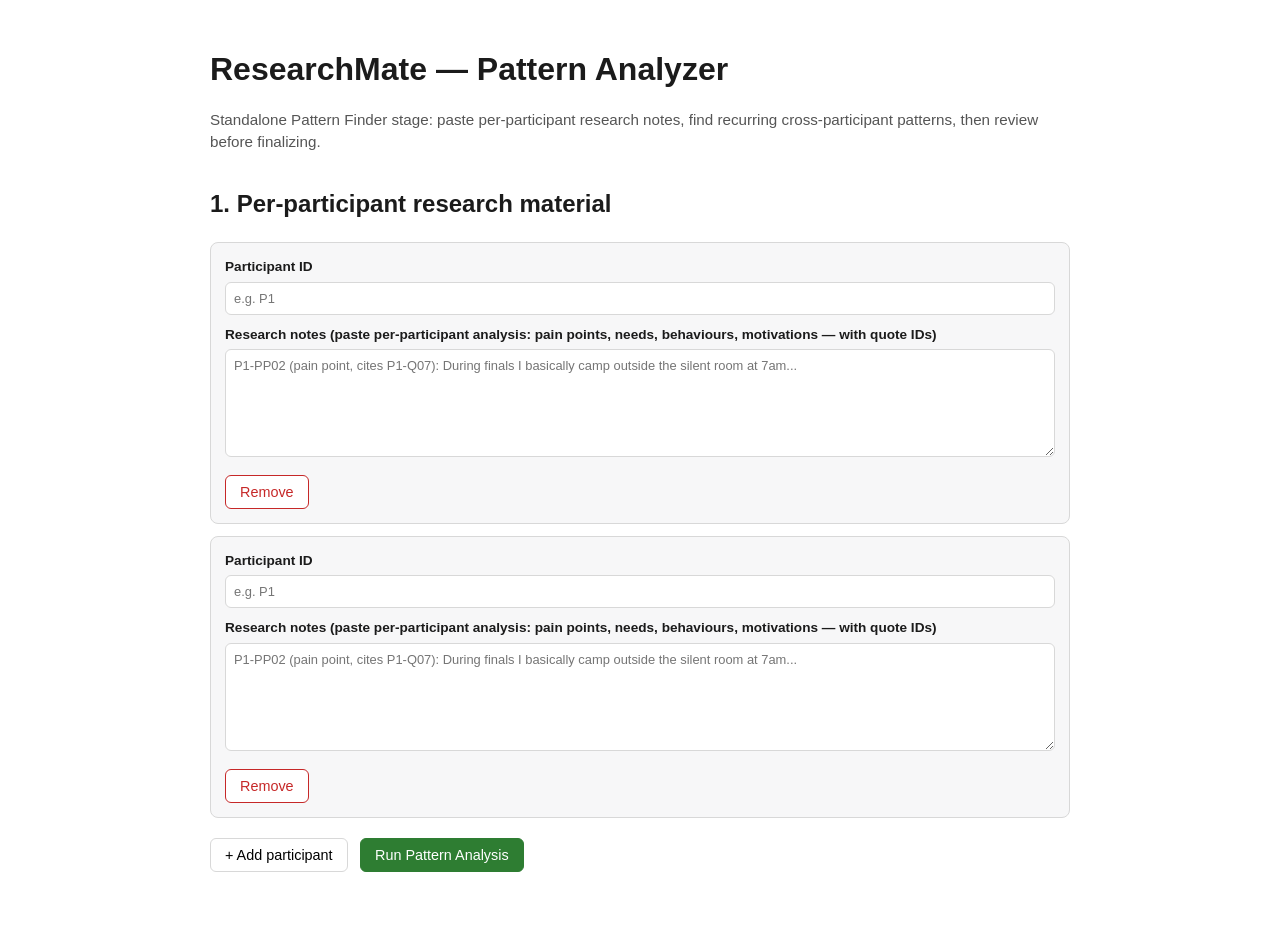
==== webapp/frontend/index.html @ c2d76bb7 "commit2log" ====
<!DOCTYPE html>
<html lang="en">
<head>
<meta charset="UTF-8" />
<meta name="viewport" content="width=device-width, initial-scale=1.0" />
<title>ResearchMate — Pattern Analyzer</title>
<link rel="stylesheet" href="style.css" />
</head>
<body>
  <header>
    <h1>ResearchMate — Pattern Analyzer</h1>
    <p class="subtitle">Standalone Pattern Finder stage: paste per-participant research notes, find recurring cross-participant patterns, then review before finalizing.</p>
  </header>

  <main>
    <section id="input-section">
      <h2>1. Per-participant research material</h2>
      <div id="participants"></div>
      <button id="add-participant" type="button">+ Add participant</button>
      <button id="run-analysis" type="button" class="primary">Run Pattern Analysis</button>
      <p id="input-error" class="error" hidden></p>
    </section>

    <section id="results-section" hidden>
      <h2>2. Candidate patterns — review before they count</h2>
      <p class="hint">Approve, edit, or reject each item. Nothing here is final until you finalize below.</p>

      <div id="patterns-list"></div>

      <h3>Single-participant findings</h3>
      <p class="hint">Held by only one participant — not a cross-participant pattern.</p>
      <div id="findings-list"></div>

      <div id="flags-box" hidden>
        <h3>Flags</h3>
        <ul id="flags-list"></ul>
      </div>

      <p class="hint">Only items marked <strong>Approve</strong> are included below — if you edited an item's label, click Approve afterward to carry the edit forward.</p>
      <button id="finalize" type="button" class="primary">Finalize approved output</button>
    </section>

    <section id="report-section" hidden>
      <h2>3. Final report</h2>
      <pre id="report-output"></pre>
      <button id="download-report" type="button">Download as .md</button>
    </section>
  </main>

  <template id="participant-template">
    <div class="participant-block">
      <label>
        Participant ID
        <input type="text" class="participant-id" placeholder="e.g. P1" />
      </label>
      <label>
        Research notes (paste per-participant analysis: pain points, needs, behaviours, motivations — with quote IDs)
        <textarea class="participant-notes" rows="6" placeholder="P1-PP02 (pain point, cites P1-Q07): During finals I basically camp outside the silent room at 7am..."></textarea>
      </label>
      <button type="button" class="remove-participant">Remove</button>
    </div>
  </template>

  <script src="app.js"></script>
</body>
</html>
---- webapp/frontend/style.css ----
:root {
  --border: #d8d8d8;
  --bg-soft: #f7f7f8;
  --accent: #2e7d32;
  --warn: #c62828;
  --text-dim: #555;
}

* { box-sizing: border-box; }

body {
  font-family: -apple-system, Segoe UI, Roboto, Arial, sans-serif;
  max-width: 900px;
  margin: 0 auto;
  padding: 24px 20px 80px;
  color: #1b1b1b;
  line-height: 1.5;
}

header h1 { margin-bottom: 4px; }
.subtitle, .hint { color: var(--text-dim); font-size: 0.95em; }

section { margin-top: 32px; }

.participant-block {
  border: 1px solid var(--border);
  border-radius: 8px;
  padding: 14px;
  margin-bottom: 12px;
  background: var(--bg-soft);
}

.participant-block label {
  display: block;
  font-size: 0.85em;
  font-weight: 600;
  margin-bottom: 10px;
}

.participant-id, .participant-notes {
  display: block;
  width: 100%;
  margin-top: 4px;
  font-family: inherit;
  font-size: 0.95em;
  padding: 8px;
  border: 1px solid var(--border);
  border-radius: 6px;
}

button {
  padding: 8px 14px;
  border-radius: 6px;
  border: 1px solid var(--border);
  background: white;
  cursor: pointer;
  font-size: 0.9em;
  margin-right: 8px;
  margin-top: 8px;
}

button.primary {
  background: var(--accent);
  color: white;
  border-color: var(--accent);
}

button.remove-participant { border-color: var(--warn); color: var(--warn); }

.error { color: var(--warn); font-weight: 600; }

.card {
  border: 1px solid var(--border);
  border-radius: 8px;
  padding: 16px;
  margin-bottom: 14px;
}

.card h4 { margin: 0 0 6px; }
.card .meta { font-size: 0.85em; color: var(--text-dim); margin-bottom: 8px; }
.card .evidence-item { font-size: 0.9em; margin: 2px 0 2px 12px; }
.card .interpretation { font-style: italic; margin-top: 8px; }
.card .contradiction { color: var(--warn); font-size: 0.9em; }

.decision-row { margin-top: 10px; }
.decision-row button.active { outline: 2px solid #1b1b1b; }

.card.decision-approve { border-color: var(--accent); }
.card.decision-reject { opacity: 0.5; }

textarea.edit-field {
  width: 100%;
  margin-top: 8px;
  font-family: inherit;
  padding: 6px;
  border: 1px solid var(--border);
  border-radius: 6px;
}

#report-output {
  white-space: pre-wrap;
  background: var(--bg-soft);
  border: 1px solid var(--border);
  border-radius: 8px;
  padding: 16px;
}
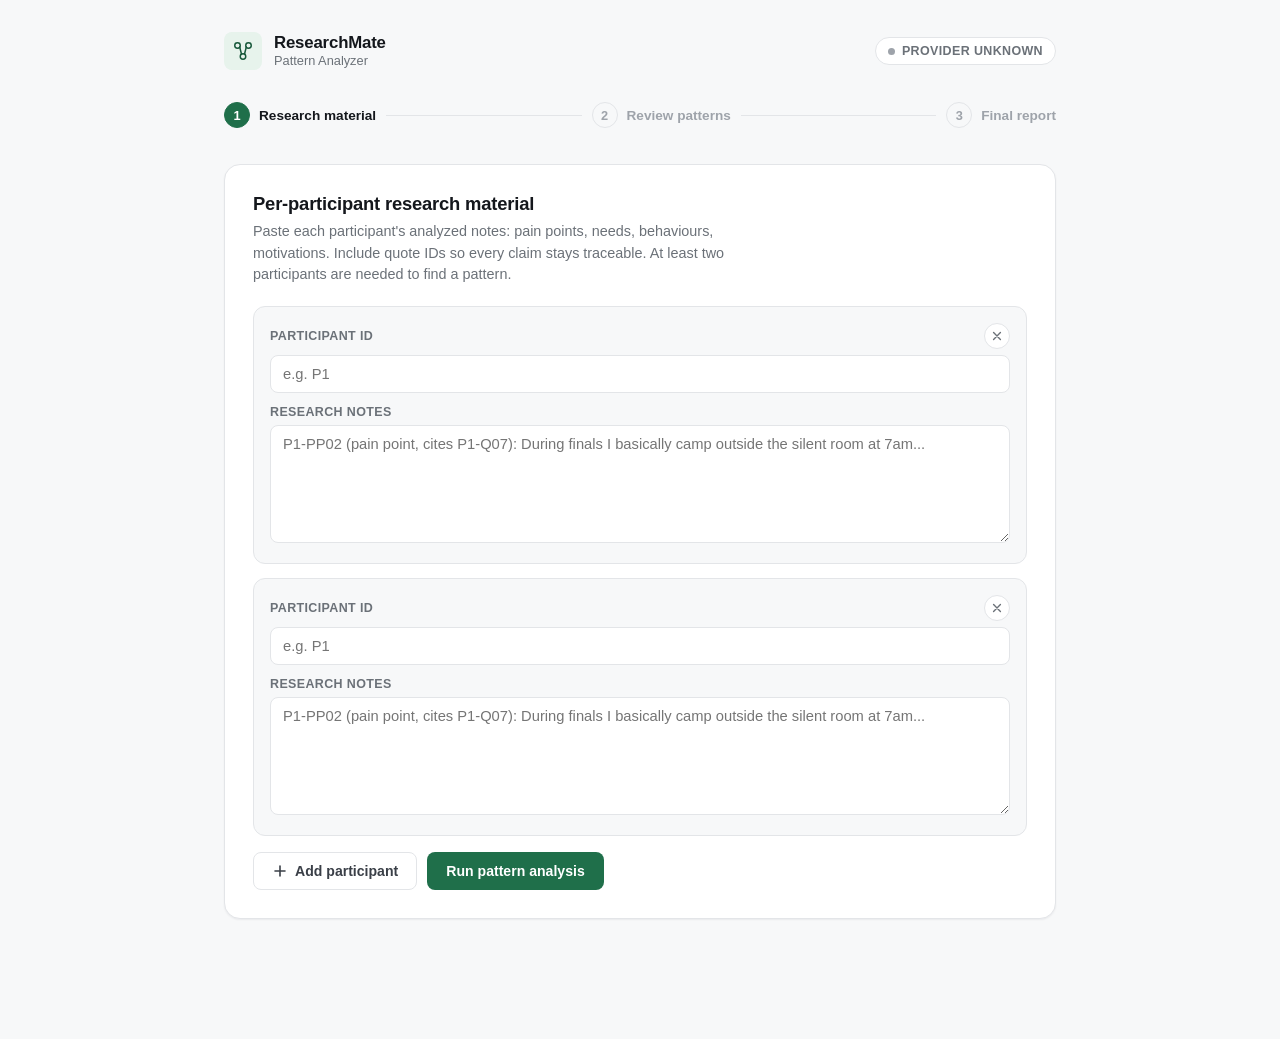
==== commit 054b4d0b: "Redesign webapp UI, add provider indicator, strip em dashes Rebuilds the frontend with a proper desi" ====
--- a/webapp/frontend/index.html
+++ b/webapp/frontend/index.html
@@ -3,61 +3,123 @@
 <head>
 <meta charset="UTF-8" />
 <meta name="viewport" content="width=device-width, initial-scale=1.0" />
-<title>ResearchMate — Pattern Analyzer</title>
+<title>ResearchMate: Pattern Analyzer</title>
+<link rel="preconnect" href="https://fonts.googleapis.com" />
 <link rel="stylesheet" href="style.css" />
 </head>
 <body>
-  <header>
-    <h1>ResearchMate — Pattern Analyzer</h1>
-    <p class="subtitle">Standalone Pattern Finder stage: paste per-participant research notes, find recurring cross-participant patterns, then review before finalizing.</p>
-  </header>
+  <div class="app-shell">
 
-  <main>
-    <section id="input-section">
-      <h2>1. Per-participant research material</h2>
-      <div id="participants"></div>
-      <button id="add-participant" type="button">+ Add participant</button>
-      <button id="run-analysis" type="button" class="primary">Run Pattern Analysis</button>
-      <p id="input-error" class="error" hidden></p>
-    </section>
+    <header class="app-header">
+      <div class="brand">
+        <span class="brand-mark" aria-hidden="true">
+          <svg width="22" height="22" viewBox="0 0 24 24" fill="none">
+            <circle cx="6" cy="6" r="3" stroke="currentColor" stroke-width="1.6"/>
+            <circle cx="18" cy="6" r="3" stroke="currentColor" stroke-width="1.6"/>
+            <circle cx="12" cy="18" r="3" stroke="currentColor" stroke-width="1.6"/>
+            <path d="M8.4 7.6L10.4 15.6M15.6 7.6L13.6 15.6" stroke="currentColor" stroke-width="1.6" stroke-linecap="round"/>
+          </svg>
+        </span>
+        <div class="brand-text">
+          <span class="brand-name">ResearchMate</span>
+          <span class="brand-tagline">Pattern Analyzer</span>
+        </div>
+      </div>
+      <div class="provider-pill" id="provider-pill" title="Configured in .env">
+        <span class="dot"></span>
+        <span id="provider-label">Checking provider...</span>
+      </div>
+    </header>
 
-    <section id="results-section" hidden>
-      <h2>2. Candidate patterns — review before they count</h2>
-      <p class="hint">Approve, edit, or reject each item. Nothing here is final until you finalize below.</p>
+    <nav class="stepper" aria-label="Pipeline progress">
+      <div class="step is-active" data-step="1">
+        <span class="step-index">1</span>
+        <span class="step-label">Research material</span>
+      </div>
+      <div class="step-line"></div>
+      <div class="step" data-step="2">
+        <span class="step-index">2</span>
+        <span class="step-label">Review patterns</span>
+      </div>
+      <div class="step-line"></div>
+      <div class="step" data-step="3">
+        <span class="step-index">3</span>
+        <span class="step-label">Final report</span>
+      </div>
+    </nav>
 
-      <div id="patterns-list"></div>
+    <main>
+      <section id="input-section" class="panel">
+        <div class="panel-head">
+          <h2>Per-participant research material</h2>
+          <p class="panel-sub">Paste each participant's analyzed notes: pain points, needs, behaviours, motivations. Include quote IDs so every claim stays traceable. At least two participants are needed to find a pattern.</p>
+        </div>
 
-      <h3>Single-participant findings</h3>
-      <p class="hint">Held by only one participant — not a cross-participant pattern.</p>
-      <div id="findings-list"></div>
+        <div id="participants" class="participant-grid"></div>
 
-      <div id="flags-box" hidden>
-        <h3>Flags</h3>
-        <ul id="flags-list"></ul>
-      </div>
+        <div class="panel-actions">
+          <button id="add-participant" type="button" class="btn btn-ghost">
+            <svg width="16" height="16" viewBox="0 0 16 16" fill="none"><path d="M8 3v10M3 8h10" stroke="currentColor" stroke-width="1.6" stroke-linecap="round"/></svg>
+            Add participant
+          </button>
+          <button id="run-analysis" type="button" class="btn btn-primary">
+            <span class="btn-label">Run pattern analysis</span>
+            <span class="spinner" hidden></span>
+          </button>
+        </div>
 
-      <p class="hint">Only items marked <strong>Approve</strong> are included below — if you edited an item's label, click Approve afterward to carry the edit forward.</p>
-      <button id="finalize" type="button" class="primary">Finalize approved output</button>
-    </section>
+        <p id="input-error" class="error-banner" hidden></p>
+      </section>
 
-    <section id="report-section" hidden>
-      <h2>3. Final report</h2>
-      <pre id="report-output"></pre>
-      <button id="download-report" type="button">Download as .md</button>
-    </section>
-  </main>
+      <section id="results-section" class="panel" hidden>
+        <div class="panel-head">
+          <h2>Candidate patterns</h2>
+          <p class="panel-sub">Nothing here is final. Approve, edit, or reject each item before it moves forward.</p>
+        </div>
+
+        <div id="patterns-list" class="card-stack"></div>
+
+        <div class="subsection-head">
+          <h3>Single-participant findings</h3>
+          <p class="panel-sub">Held by only one participant, so not counted as a cross-participant pattern.</p>
+        </div>
+        <div id="findings-list" class="card-stack"></div>
+
+        <div id="flags-box" class="flags-box" hidden>
+          <h3>Flags</h3>
+          <ul id="flags-list"></ul>
+        </div>
+
+        <div class="finalize-bar">
+          <p class="panel-sub">Only items marked <strong>Approve</strong> are included in the report. If you edited a label, click Approve afterward to carry the edit forward.</p>
+          <button id="finalize" type="button" class="btn btn-primary">Finalize approved output</button>
+        </div>
+      </section>
+
+      <section id="report-section" class="panel" hidden>
+        <div class="panel-head">
+          <h2>Final report</h2>
+          <p class="panel-sub">A single, evidence-linked record of everything you approved.</p>
+        </div>
+        <pre id="report-output" class="report-output"></pre>
+        <div class="panel-actions">
+          <button id="download-report" type="button" class="btn btn-secondary">Download as .md</button>
+        </div>
+      </section>
+    </main>
+  </div>
 
   <template id="participant-template">
-    <div class="participant-block">
-      <label>
-        Participant ID
-        <input type="text" class="participant-id" placeholder="e.g. P1" />
-      </label>
-      <label>
-        Research notes (paste per-participant analysis: pain points, needs, behaviours, motivations — with quote IDs)
-        <textarea class="participant-notes" rows="6" placeholder="P1-PP02 (pain point, cites P1-Q07): During finals I basically camp outside the silent room at 7am..."></textarea>
-      </label>
-      <button type="button" class="remove-participant">Remove</button>
+    <div class="participant-card">
+      <div class="participant-card-head">
+        <label class="field-label" for="">Participant ID</label>
+        <button type="button" class="remove-participant" aria-label="Remove participant">
+          <svg width="14" height="14" viewBox="0 0 14 14" fill="none"><path d="M3 3l8 8M11 3l-8 8" stroke="currentColor" stroke-width="1.6" stroke-linecap="round"/></svg>
+        </button>
+      </div>
+      <input type="text" class="participant-id" placeholder="e.g. P1" />
+      <label class="field-label">Research notes</label>
+      <textarea class="participant-notes" rows="6" placeholder="P1-PP02 (pain point, cites P1-Q07): During finals I basically camp outside the silent room at 7am..."></textarea>
     </div>
   </template>
 
--- a/webapp/frontend/style.css
+++ b/webapp/frontend/style.css
@@ -1,106 +1,515 @@
 :root {
-  --border: #d8d8d8;
-  --bg-soft: #f7f7f8;
-  --accent: #2e7d32;
-  --warn: #c62828;
-  --text-dim: #555;
+  --ink-900: #14171c;
+  --ink-700: #3a3f47;
+  --ink-500: #6b7178;
+  --ink-300: #9ea3aa;
+  --line: #e3e5e8;
+  --line-soft: #edeef0;
+  --surface: #ffffff;
+  --surface-sunken: #f7f8f9;
+  --accent: #1f6f4a;
+  --accent-strong: #17583a;
+  --accent-soft: #e7f3ec;
+  --warn: #b3491f;
+  --warn-soft: #fbebe3;
+  --danger: #b3261e;
+  --danger-soft: #fbe9e7;
+  --radius-sm: 8px;
+  --radius-md: 12px;
+  --radius-lg: 16px;
+  --shadow-sm: 0 1px 2px rgba(20, 23, 28, 0.06);
+  --shadow-md: 0 4px 16px rgba(20, 23, 28, 0.08);
+  --font: -apple-system, BlinkMacSystemFont, "Segoe UI", Inter, Roboto, Helvetica, Arial, sans-serif;
 }
 
 * { box-sizing: border-box; }
 
 body {
-  font-family: -apple-system, Segoe UI, Roboto, Arial, sans-serif;
-  max-width: 900px;
+  margin: 0;
+  font-family: var(--font);
+  background: var(--surface-sunken);
+  color: var(--ink-900);
+  -webkit-font-smoothing: antialiased;
+}
+
+.app-shell {
+  max-width: 880px;
   margin: 0 auto;
-  padding: 24px 20px 80px;
-  color: #1b1b1b;
-  line-height: 1.5;
-}
-
-header h1 { margin-bottom: 4px; }
-.subtitle, .hint { color: var(--text-dim); font-size: 0.95em; }
-
-section { margin-top: 32px; }
-
-.participant-block {
-  border: 1px solid var(--border);
-  border-radius: 8px;
-  padding: 14px;
-  margin-bottom: 12px;
-  background: var(--bg-soft);
-}
-
-.participant-block label {
-  display: block;
-  font-size: 0.85em;
+  padding: 32px 24px 96px;
+}
+
+/* Header */
+
+.app-header {
+  display: flex;
+  align-items: center;
+  justify-content: space-between;
+  margin-bottom: 28px;
+}
+
+.brand {
+  display: flex;
+  align-items: center;
+  gap: 12px;
+}
+
+.brand-mark {
+  display: flex;
+  align-items: center;
+  justify-content: center;
+  width: 38px;
+  height: 38px;
+  border-radius: var(--radius-sm);
+  background: var(--accent-soft);
+  color: var(--accent-strong);
+  flex-shrink: 0;
+}
+
+.brand-text {
+  display: flex;
+  flex-direction: column;
+  line-height: 1.2;
+}
+
+.brand-name {
+  font-size: 1.05rem;
+  font-weight: 700;
+  letter-spacing: -0.01em;
+}
+
+.brand-tagline {
+  font-size: 0.8rem;
+  color: var(--ink-500);
+}
+
+.provider-pill {
+  display: flex;
+  align-items: center;
+  gap: 7px;
+  padding: 6px 12px;
+  border-radius: 999px;
+  background: var(--surface);
+  border: 1px solid var(--line);
+  font-size: 0.78rem;
+  color: var(--ink-500);
   font-weight: 600;
-  margin-bottom: 10px;
-}
-
-.participant-id, .participant-notes {
-  display: block;
-  width: 100%;
-  margin-top: 4px;
-  font-family: inherit;
-  font-size: 0.95em;
-  padding: 8px;
-  border: 1px solid var(--border);
-  border-radius: 6px;
-}
-
-button {
-  padding: 8px 14px;
-  border-radius: 6px;
-  border: 1px solid var(--border);
-  background: white;
-  cursor: pointer;
-  font-size: 0.9em;
-  margin-right: 8px;
-  margin-top: 8px;
-}
-
-button.primary {
+  text-transform: uppercase;
+  letter-spacing: 0.03em;
+}
+
+.provider-pill .dot {
+  width: 7px;
+  height: 7px;
+  border-radius: 50%;
+  background: var(--ink-300);
+}
+
+.provider-pill.is-live .dot { background: var(--accent); }
+.provider-pill.is-mock .dot { background: var(--warn); }
+
+/* Stepper */
+
+.stepper {
+  display: flex;
+  align-items: center;
+  margin-bottom: 32px;
+  padding: 4px 0;
+}
+
+.step {
+  display: flex;
+  align-items: center;
+  gap: 9px;
+  color: var(--ink-300);
+}
+
+.step-index {
+  display: flex;
+  align-items: center;
+  justify-content: center;
+  width: 26px;
+  height: 26px;
+  border-radius: 50%;
+  border: 1.5px solid var(--line);
+  font-size: 0.8rem;
+  font-weight: 700;
+  flex-shrink: 0;
+}
+
+.step-label {
+  font-size: 0.85rem;
+  font-weight: 600;
+  white-space: nowrap;
+}
+
+.step.is-active { color: var(--ink-900); }
+.step.is-active .step-index {
+  border-color: var(--accent);
   background: var(--accent);
   color: white;
+}
+
+.step.is-done { color: var(--ink-700); }
+.step.is-done .step-index {
   border-color: var(--accent);
-}
-
-button.remove-participant { border-color: var(--warn); color: var(--warn); }
-
-.error { color: var(--warn); font-weight: 600; }
+  color: var(--accent);
+}
+
+.step-line {
+  flex: 1;
+  height: 1px;
+  background: var(--line);
+  margin: 0 10px;
+}
+
+/* Panels */
+
+.panel {
+  background: var(--surface);
+  border: 1px solid var(--line);
+  border-radius: var(--radius-lg);
+  padding: 28px;
+  margin-bottom: 24px;
+  box-shadow: var(--shadow-sm);
+}
+
+.panel-head { margin-bottom: 20px; }
+
+.panel-head h2 {
+  margin: 0 0 6px;
+  font-size: 1.15rem;
+  font-weight: 700;
+  letter-spacing: -0.01em;
+}
+
+.panel-sub {
+  margin: 0;
+  color: var(--ink-500);
+  font-size: 0.9rem;
+  line-height: 1.5;
+  max-width: 62ch;
+}
+
+.subsection-head { margin: 28px 0 14px; }
+.subsection-head h3 { margin: 0 0 4px; font-size: 0.95rem; font-weight: 700; }
+
+/* Participant inputs */
+
+.participant-grid {
+  display: grid;
+  gap: 14px;
+  margin-bottom: 16px;
+}
+
+.participant-card {
+  border: 1px solid var(--line);
+  border-radius: var(--radius-md);
+  background: var(--surface-sunken);
+  padding: 16px;
+}
+
+.participant-card-head {
+  display: flex;
+  align-items: center;
+  justify-content: space-between;
+  margin-bottom: 6px;
+}
+
+.field-label {
+  display: block;
+  font-size: 0.78rem;
+  font-weight: 700;
+  color: var(--ink-500);
+  text-transform: uppercase;
+  letter-spacing: 0.03em;
+  margin: 12px 0 6px;
+}
+
+.participant-card-head .field-label { margin: 0; }
+
+.participant-id,
+.participant-notes {
+  width: 100%;
+  font-family: inherit;
+  font-size: 0.92rem;
+  padding: 10px 12px;
+  border: 1px solid var(--line);
+  border-radius: var(--radius-sm);
+  background: var(--surface);
+  color: var(--ink-900);
+  resize: vertical;
+  transition: border-color 0.15s ease, box-shadow 0.15s ease;
+}
+
+.participant-id:focus,
+.participant-notes:focus {
+  outline: none;
+  border-color: var(--accent);
+  box-shadow: 0 0 0 3px var(--accent-soft);
+}
+
+.remove-participant {
+  display: flex;
+  align-items: center;
+  justify-content: center;
+  width: 26px;
+  height: 26px;
+  border-radius: 50%;
+  border: 1px solid var(--line);
+  background: var(--surface);
+  color: var(--ink-500);
+  cursor: pointer;
+  transition: all 0.15s ease;
+}
+
+.remove-participant:hover {
+  border-color: var(--danger);
+  color: var(--danger);
+  background: var(--danger-soft);
+}
+
+/* Buttons */
+
+.panel-actions {
+  display: flex;
+  align-items: center;
+  gap: 10px;
+  flex-wrap: wrap;
+}
+
+.btn {
+  display: inline-flex;
+  align-items: center;
+  gap: 7px;
+  font-family: inherit;
+  font-size: 0.88rem;
+  font-weight: 600;
+  padding: 10px 18px;
+  border-radius: var(--radius-sm);
+  border: 1px solid transparent;
+  cursor: pointer;
+  transition: all 0.15s ease;
+}
+
+.btn:disabled { cursor: not-allowed; opacity: 0.6; }
+
+.btn-primary {
+  background: var(--accent);
+  color: white;
+}
+.btn-primary:hover:not(:disabled) { background: var(--accent-strong); }
+
+.btn-secondary {
+  background: var(--surface);
+  border-color: var(--line);
+  color: var(--ink-900);
+}
+.btn-secondary:hover { border-color: var(--ink-300); }
+
+.btn-ghost {
+  background: transparent;
+  border-color: var(--line);
+  color: var(--ink-700);
+}
+.btn-ghost:hover { background: var(--surface-sunken); }
+
+.spinner {
+  width: 14px;
+  height: 14px;
+  border-radius: 50%;
+  border: 2px solid rgba(255, 255, 255, 0.4);
+  border-top-color: white;
+  animation: spin 0.7s linear infinite;
+}
+
+@keyframes spin { to { transform: rotate(360deg); } }
+
+.error-banner {
+  margin: 14px 0 0;
+  padding: 10px 14px;
+  border-radius: var(--radius-sm);
+  background: var(--danger-soft);
+  color: var(--danger);
+  font-size: 0.85rem;
+  font-weight: 600;
+}
+
+/* Cards for patterns / findings */
+
+.card-stack {
+  display: grid;
+  gap: 12px;
+}
 
 .card {
-  border: 1px solid var(--border);
-  border-radius: 8px;
-  padding: 16px;
-  margin-bottom: 14px;
-}
-
-.card h4 { margin: 0 0 6px; }
-.card .meta { font-size: 0.85em; color: var(--text-dim); margin-bottom: 8px; }
-.card .evidence-item { font-size: 0.9em; margin: 2px 0 2px 12px; }
-.card .interpretation { font-style: italic; margin-top: 8px; }
-.card .contradiction { color: var(--warn); font-size: 0.9em; }
-
-.decision-row { margin-top: 10px; }
-.decision-row button.active { outline: 2px solid #1b1b1b; }
-
-.card.decision-approve { border-color: var(--accent); }
+  border: 1px solid var(--line);
+  border-radius: var(--radius-md);
+  padding: 18px;
+  transition: border-color 0.15s ease, background 0.15s ease, opacity 0.15s ease;
+}
+
+.card h4 {
+  margin: 0 0 8px;
+  font-size: 1rem;
+  font-weight: 700;
+}
+
+.card .meta {
+  display: flex;
+  flex-wrap: wrap;
+  gap: 6px;
+  margin-bottom: 10px;
+}
+
+.badge {
+  font-size: 0.72rem;
+  font-weight: 700;
+  padding: 3px 9px;
+  border-radius: 999px;
+  background: var(--surface-sunken);
+  color: var(--ink-700);
+  text-transform: uppercase;
+  letter-spacing: 0.02em;
+}
+
+.evidence-item {
+  font-size: 0.87rem;
+  color: var(--ink-700);
+  padding: 6px 0 6px 12px;
+  border-left: 2px solid var(--line);
+  margin: 4px 0;
+}
+
+.interpretation {
+  font-size: 0.85rem;
+  font-style: italic;
+  color: var(--ink-500);
+  margin-top: 10px;
+  padding-top: 10px;
+  border-top: 1px dashed var(--line);
+}
+
+.contradictions {
+  margin-top: 10px;
+  font-size: 0.85rem;
+}
+
+.contradictions strong {
+  display: block;
+  color: var(--warn);
+  font-size: 0.78rem;
+  text-transform: uppercase;
+  letter-spacing: 0.03em;
+  margin-bottom: 4px;
+}
+
+.contradiction {
+  color: var(--warn);
+  background: var(--warn-soft);
+  border-radius: var(--radius-sm);
+  padding: 6px 10px;
+  margin-top: 4px;
+}
+
+.decision-row {
+  display: flex;
+  gap: 8px;
+  margin-top: 14px;
+}
+
+.decision-row button {
+  font-family: inherit;
+  font-size: 0.8rem;
+  font-weight: 700;
+  padding: 6px 14px;
+  border-radius: 999px;
+  border: 1px solid var(--line);
+  background: var(--surface);
+  color: var(--ink-500);
+  cursor: pointer;
+  transition: all 0.15s ease;
+}
+
+.decision-row button:hover { border-color: var(--ink-300); }
+
+.decision-row button.active[data-decision="approve"] {
+  background: var(--accent);
+  border-color: var(--accent);
+  color: white;
+}
+.decision-row button.active[data-decision="edit"] {
+  background: #fff7e0;
+  border-color: #d8a300;
+  color: #8a6300;
+}
+.decision-row button.active[data-decision="reject"] {
+  background: var(--danger);
+  border-color: var(--danger);
+  color: white;
+}
+
+.card.decision-approve { border-color: var(--accent); background: var(--accent-soft); }
 .card.decision-reject { opacity: 0.5; }
-
-textarea.edit-field {
+.card.decision-edit { border-color: #d8a300; background: #fffaf0; }
+
+.edit-field {
   width: 100%;
-  margin-top: 8px;
+  margin-top: 10px;
   font-family: inherit;
-  padding: 6px;
-  border: 1px solid var(--border);
-  border-radius: 6px;
-}
-
-#report-output {
+  font-size: 0.92rem;
+  padding: 10px 12px;
+  border: 1px solid var(--line);
+  border-radius: var(--radius-sm);
+  resize: vertical;
+}
+
+.edit-field:focus {
+  outline: none;
+  border-color: var(--accent);
+  box-shadow: 0 0 0 3px var(--accent-soft);
+}
+
+/* Flags & finalize */
+
+.flags-box {
+  margin-top: 20px;
+  padding: 14px 16px;
+  border-radius: var(--radius-md);
+  background: var(--warn-soft);
+}
+
+.flags-box h3 {
+  margin: 0 0 6px;
+  font-size: 0.85rem;
+  color: var(--warn);
+}
+
+.flags-box ul { margin: 0; padding-left: 18px; font-size: 0.85rem; color: var(--ink-700); }
+
+.finalize-bar {
+  margin-top: 24px;
+  padding-top: 20px;
+  border-top: 1px solid var(--line-soft);
+}
+
+.finalize-bar .panel-sub { margin-bottom: 12px; }
+
+/* Report */
+
+.report-output {
   white-space: pre-wrap;
-  background: var(--bg-soft);
-  border: 1px solid var(--border);
-  border-radius: 8px;
-  padding: 16px;
-}
+  background: var(--surface-sunken);
+  border: 1px solid var(--line);
+  border-radius: var(--radius-md);
+  padding: 20px;
+  font-family: "SFMono-Regular", Consolas, Menlo, monospace;
+  font-size: 0.83rem;
+  line-height: 1.6;
+  color: var(--ink-900);
+}
+
+@media (max-width: 560px) {
+  .app-shell { padding: 20px 16px 72px; }
+  .step-label { display: none; }
+  .app-header { align-items: flex-start; }
+}
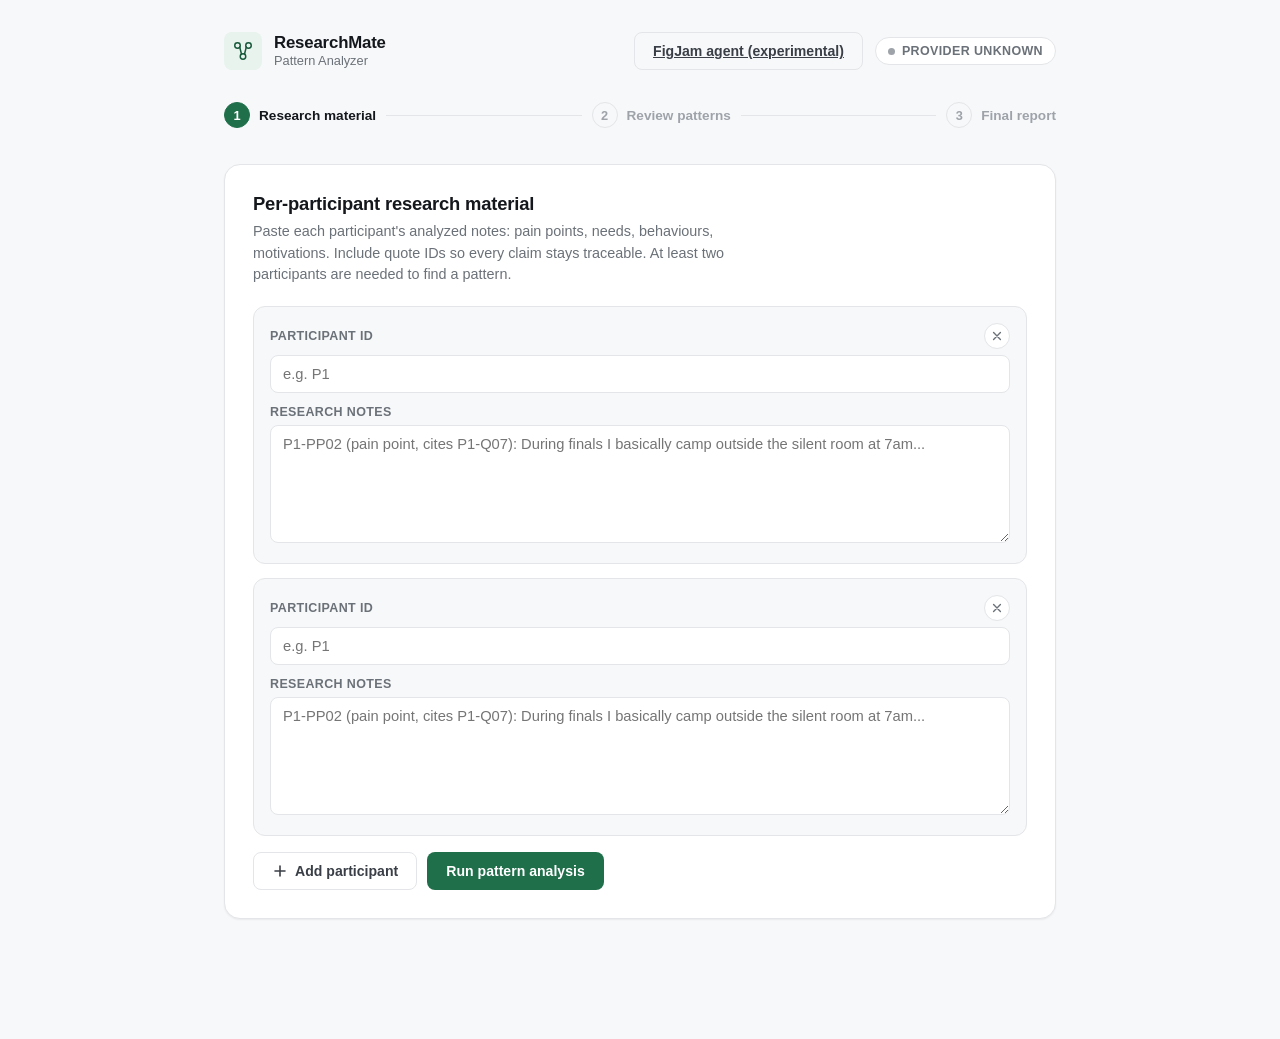
==== commit 75029084: "feat: add FigJam research agent integration Experimental branch: connects a FigJam board to a Gemini" ====
--- a/webapp/frontend/index.html
+++ b/webapp/frontend/index.html
@@ -25,9 +25,12 @@
           <span class="brand-tagline">Pattern Analyzer</span>
         </div>
       </div>
-      <div class="provider-pill" id="provider-pill" title="Configured in .env">
-        <span class="dot"></span>
-        <span id="provider-label">Checking provider...</span>
+      <div class="header-actions">
+        <a href="/figjam" class="btn btn-ghost">FigJam agent (experimental)</a>
+        <div class="provider-pill" id="provider-pill" title="Configured in .env">
+          <span class="dot"></span>
+          <span id="provider-label">Checking provider...</span>
+        </div>
       </div>
     </header>
 
--- a/webapp/frontend/style.css
+++ b/webapp/frontend/style.css
@@ -82,6 +82,12 @@
   color: var(--ink-500);
 }
 
+.header-actions {
+  display: flex;
+  align-items: center;
+  gap: 12px;
+}
+
 .provider-pill {
   display: flex;
   align-items: center;
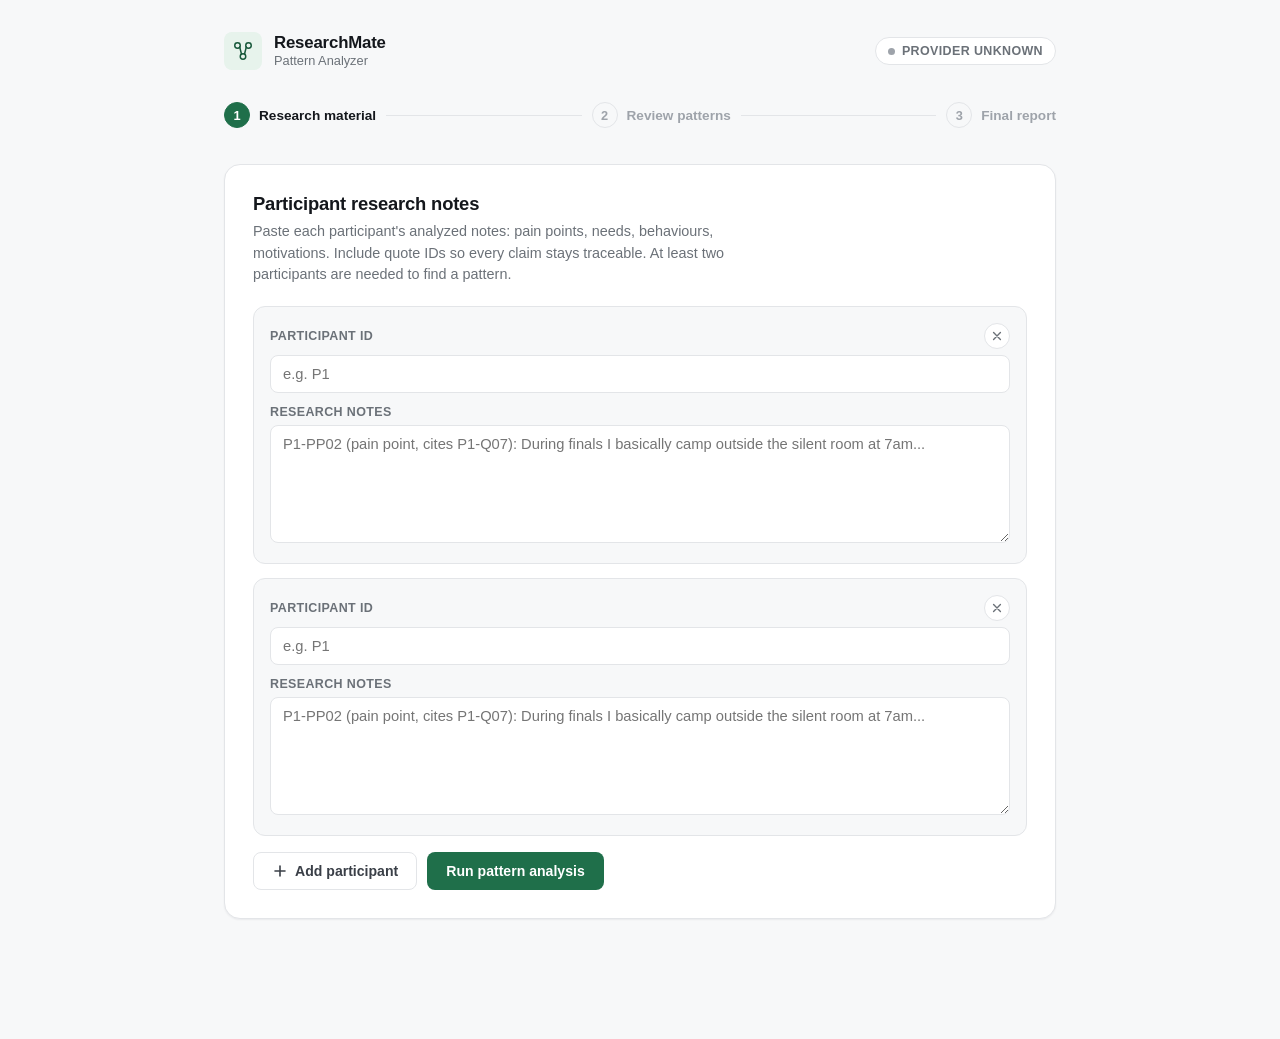
==== commit 18e1c80c: "Reword "per-participant" phrasing for cleaner product copy Changes the input panel heading to "Parti" ====
--- a/webapp/frontend/index.html
+++ b/webapp/frontend/index.html
@@ -25,12 +25,9 @@
           <span class="brand-tagline">Pattern Analyzer</span>
         </div>
       </div>
-      <div class="header-actions">
-        <a href="/figjam" class="btn btn-ghost">FigJam agent (experimental)</a>
-        <div class="provider-pill" id="provider-pill" title="Configured in .env">
-          <span class="dot"></span>
-          <span id="provider-label">Checking provider...</span>
-        </div>
+      <div class="provider-pill" id="provider-pill" title="Configured in .env">
+        <span class="dot"></span>
+        <span id="provider-label">Checking provider...</span>
       </div>
     </header>
 
@@ -54,7 +51,7 @@
     <main>
       <section id="input-section" class="panel">
         <div class="panel-head">
-          <h2>Per-participant research material</h2>
+          <h2>Participant research notes</h2>
           <p class="panel-sub">Paste each participant's analyzed notes: pain points, needs, behaviours, motivations. Include quote IDs so every claim stays traceable. At least two participants are needed to find a pattern.</p>
         </div>
 
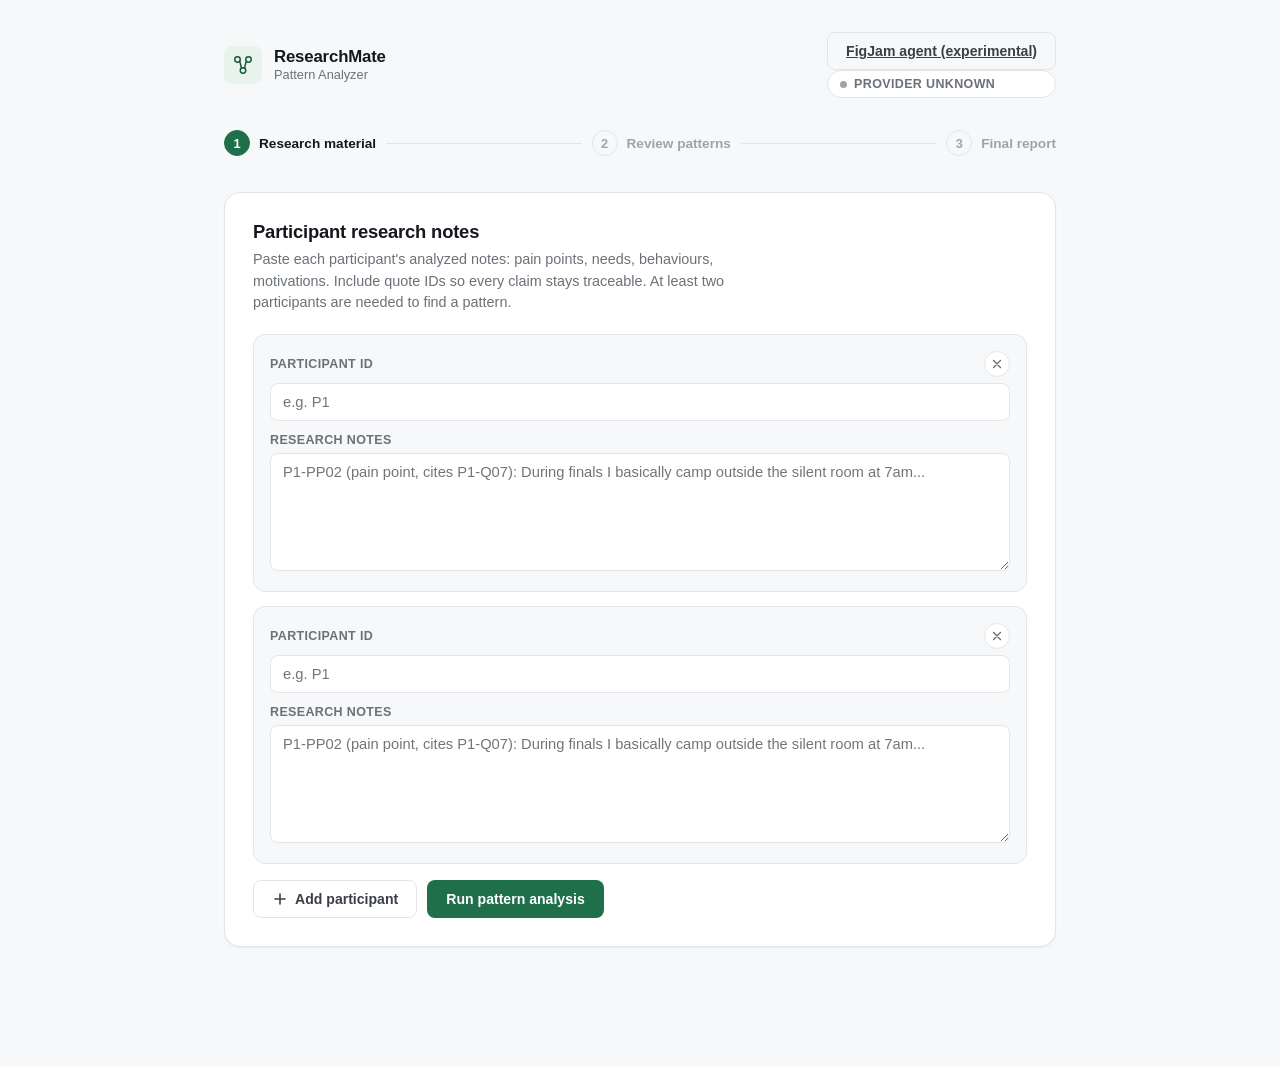
==== commit 4ebe7887: "Merge branch 'main' into figmaconnecttry" ====
--- a/webapp/frontend/index.html
+++ b/webapp/frontend/index.html
@@ -25,9 +25,12 @@
           <span class="brand-tagline">Pattern Analyzer</span>
         </div>
       </div>
-      <div class="provider-pill" id="provider-pill" title="Configured in .env">
-        <span class="dot"></span>
-        <span id="provider-label">Checking provider...</span>
+      <div class="header-actions">
+        <a href="/figjam" class="btn btn-ghost">FigJam agent (experimental)</a>
+        <div class="provider-pill" id="provider-pill" title="Configured in .env">
+          <span class="dot"></span>
+          <span id="provider-label">Checking provider...</span>
+        </div>
       </div>
     </header>
 
--- a/webapp/frontend/style.css
+++ b/webapp/frontend/style.css
@@ -82,12 +82,6 @@
   color: var(--ink-500);
 }
 
-.header-actions {
-  display: flex;
-  align-items: center;
-  gap: 12px;
-}
-
 .provider-pill {
   display: flex;
   align-items: center;
